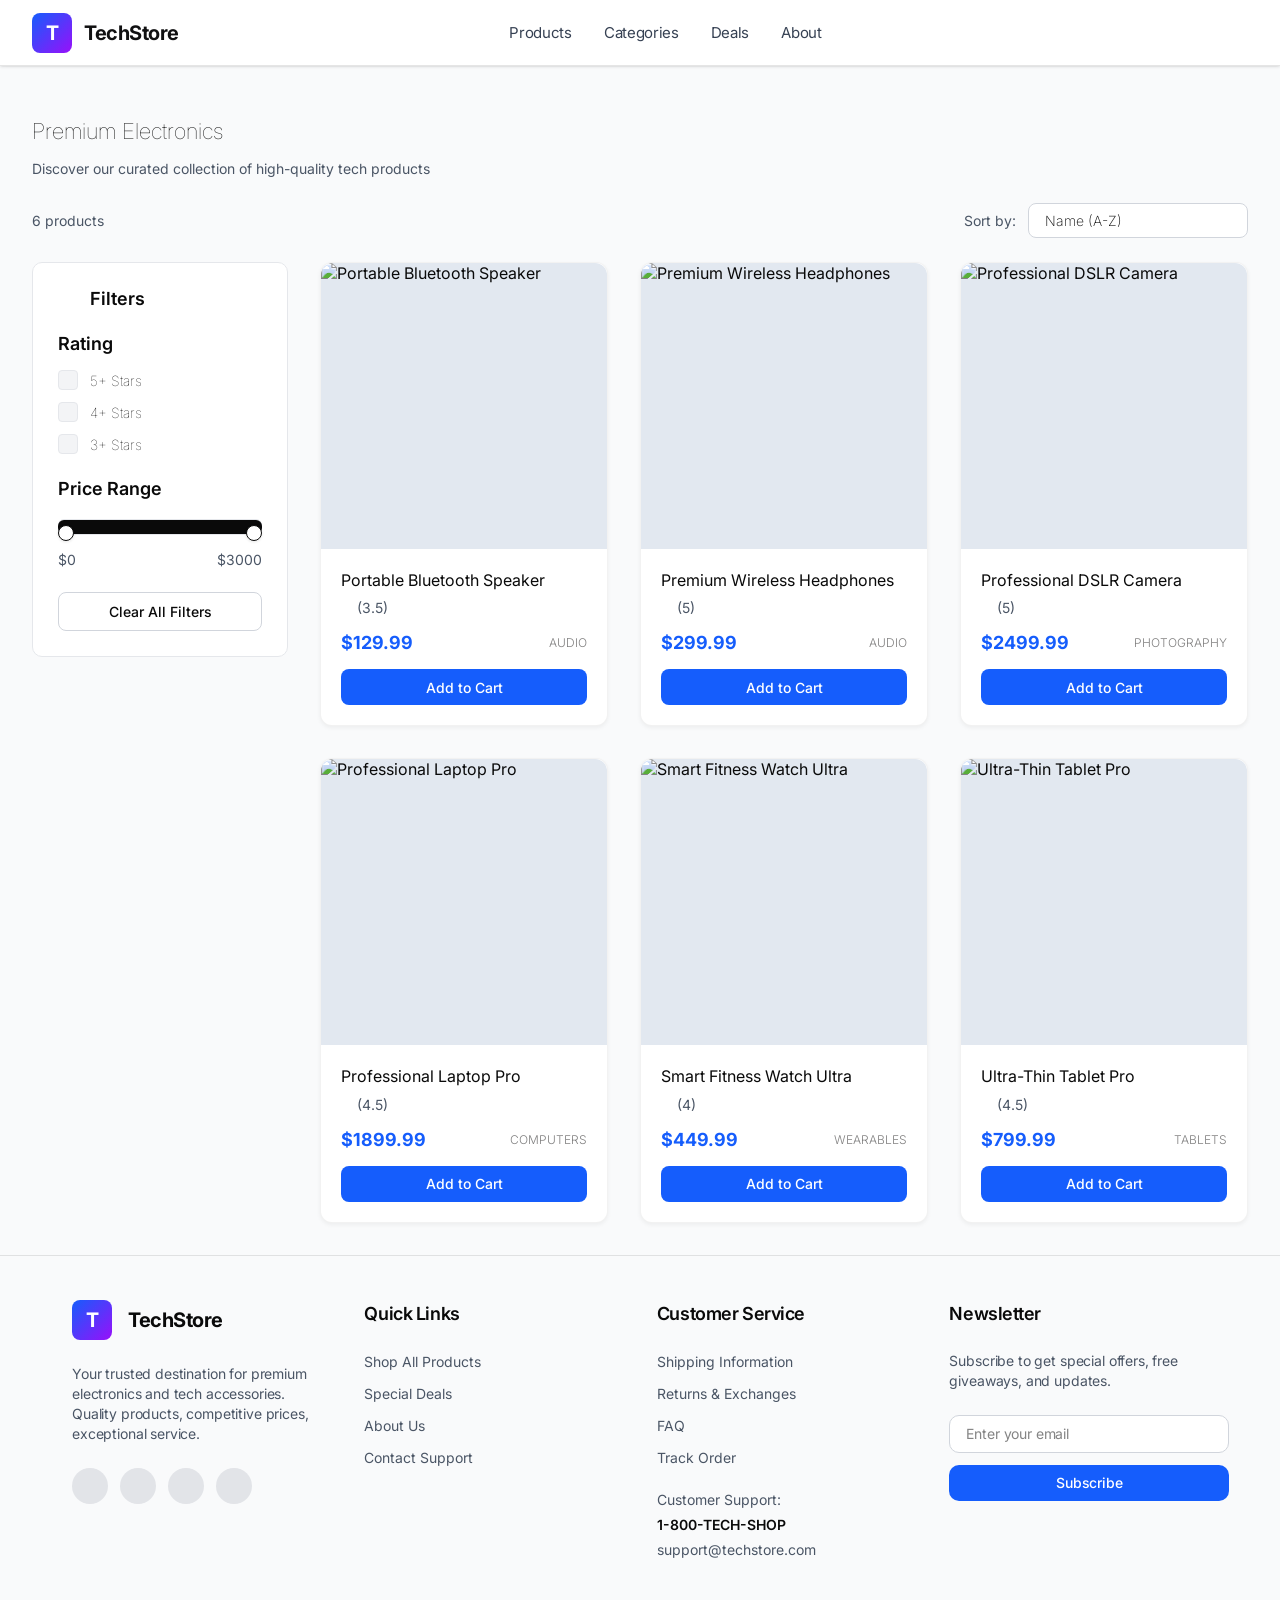
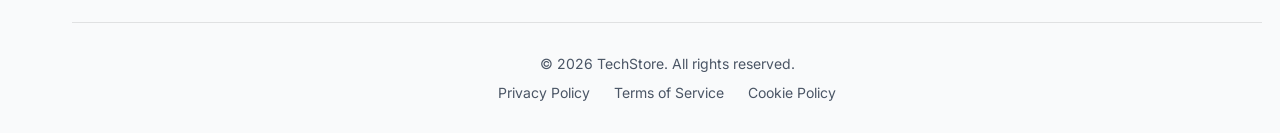
==== index.html @ ebb30754 "refactor: move project to root for GitHub Pages" ====
<!DOCTYPE html>
<html lang="en">

<head>
    <meta charset="UTF-8">
    <meta name="viewport" content="width=device-width, initial-scale=1.0">
    <title>TechStore - Premium Electronics</title>

    <link rel="preconnect" href="https://fonts.googleapis.com">
    <link rel="preconnect" href="https://fonts.gstatic.com" crossorigin>
    <link href="https://fonts.googleapis.com/css2?family=Inter:wght@400;500;600;700&display=swap" rel="stylesheet">

    <link rel="stylesheet" href="scss/styles.css">

    <script src="https://unpkg.com/lucide@0.344.0"></script>
</head>

<body>

    <header class="header">
        <div class="header_container">
            <div class="header_wrapper">
                <a href="index.html" class="header_logo">
                    <div class="header_logo-icon">T</div>
                    <span class="header_logo-text">TechStore</span>
                </a>

                <nav class="header_nav">
                    <a href="index.html" class="header_link active">Products</a>
                    <a href="categories.html" class="header_link">Categories</a>
                    <a href="deals.html" class="header_link">Deals</a>
                    <a href="about.html" class="header_link">About</a>
                </nav>

                <div class="header_actions">
                    <button class="header_btn">
                        <i data-lucide="search" class="header_icon"></i>
                    </button>
                    <a href="cart.html" class="header_btn cart-btn">
                        <i data-lucide="shopping-cart" class="header_icon"></i>
                        <span class="header_badge">0</span>
                    </a>
                    <button class="header_burger" id="burger-btn">
                        <i data-lucide="menu"></i>
                    </button>
                </div>

            </div>
        </div>
    </header>

    <main class="main">
        <div class="page-container">
            <div class="catalog_container">
                <div class="catalog_header">
                    <h1 class="catalog_title">Premium Electronics</h1>
                    <p class="catalog_subtitle">Discover our curated collection of high-quality tech products</p>
                </div>

                <div class="catalog_laypot">
                    <div class="filters-overlay" id="filters-overlay"></div>
                    <aside class="sidebar" id="filters-sidebar">
                        <button class="sidebar_close" id="close-filters" type="button">
                            <i data-lucide="x"></i>
                        </button>
                        <div class="sidebar_header">
                            <i data-lucide="sliders-horizontal" class="sidebar_icon"></i>
                            <h2 class="sidebar_title">Filters</h2>
                        </div>

                        <div class="filter">
                            <h3 class="filter_title">Rating</h3>
                            <div class="filter_options">
                                <label class="checkbox_label">
                                    <input type="checkbox" class="checkbox_input" value="5">
                                    <span class="checkbox_custom"></span>
                                    <span class="checkbox_text">5+ Stars</span>
                                </label>
                                <label class="checkbox_label">
                                    <input type="checkbox" class="checkbox_input" value="4">
                                    <span class="checkbox_custom"></span>
                                    <span class="checkbox_text">4+ Stars</span>
                                </label>
                                <label class="checkbox_label">
                                    <input type="checkbox" class="checkbox_input" value="3">
                                    <span class="checkbox_custom"></span>
                                    <span class="checkbox_text">3+ Stars</span>
                                </label>
                            </div>
                        </div>

                        <div class="filter">
                            <h3 class="filter_title">Price Range</h3>
                            <div class="range-slider">
                                <div class="range-slider_track"></div>
                                <div class="range-slider_fill"></div>
                                <input type="range" min="0" max="3000" value="0" class="range-slider_input min">
                                <input type="range" min="0" max="3000" value="3000" class="range-slider_input max">
                            </div>
                            <div class="range-slider_values">
                                <span class="range-slider_val">$0</span>
                                <span class="range-slider_val">$3000</span>
                            </div>
                        </div>

                        <button class="btn-clear" id="clear-filters">Clear All Filters</button>
                    </aside>

                    <section class="products">
                        <div class="products_toolbar">
                            <button class="products_filters-btn" id="open-filters" type="button">
                                <i data-lucide="sliders-horizontal"></i>
                                Filters
                            </button>
                            <span class="products_count">0 products</span>

                            <div class="products_sort">
                                <label class="products_sort-label">Sort by:</label>
                                <div class="custom-select">
                                    <div class="custom-select_trigger">
                                        <span class="custom-select_value">Name (A-Z)</span>
                                        <i data-lucide="chevron-down" class="select-icon"></i>
                                    </div>
                                    <div class="custom-select_options">
                                        <span class="custom-select_option" data-value="name-asc">Name (A-Z)</span>
                                        <span class="custom-select_option" data-value="name-desc">Name (Z-A)</span>
                                        <span class="custom-select_option" data-value="price-asc">Price (Low to
                                            High)</span>
                                        <span class="custom-select_option" data-value="price-desc">Price (High to
                                            Low)</span>
                                    </div>
                                </div>
                            </div>
                        </div>

                        <div class="products_grid">
                        </div>
                    </section>
                </div>
            </div>
        </div>
    </main>

    <footer class="footer">
        <div class="footer_container">
            <div class="footer_grid">
                <div class="footer_col">
                    <a href="index.html" class="footer_logo">
                        <div class="footer_logo-icon">T</div>
                        <span class="footer_logo-text">TechStore</span>
                    </a>
                    <p class="footer_text">
                        Your trusted destination for premium electronics and tech accessories. Quality products,
                        competitive prices, exceptional service.
                    </p>
                    <div class="footer_socials">
                        <a href="#" class="footer_social-link"><i data-lucide="facebook"></i></a>
                        <a href="#" class="footer_social-link"><i data-lucide="twitter"></i></a>
                        <a href="#" class="footer_social-link"><i data-lucide="instagram"></i></a>
                        <a href="#" class="footer_social-link"><i data-lucide="youtube"></i></a>
                    </div>
                </div>

                <div class="footer_col">
                    <h3 class="footer_title">Quick Links</h3>
                    <ul class="footer_list">
                        <li><a href="index.html" class="footer_link">Shop All Products</a></li>
                        <li><a href="deals.html" class="footer_link">Special Deals</a></li>
                        <li><a href="about.html" class="footer_link">About Us</a></li>
                        <li><a href="#" class="footer_link">Contact Support</a></li>
                    </ul>
                </div>

                <div class="footer_col">
                    <h3 class="footer_title">Customer Service</h3>
                    <ul class="footer_list">
                        <li><a href="#" class="footer_link">Shipping Information</a></li>
                        <li><a href="#" class="footer_link">Returns & Exchanges</a></li>
                        <li><a href="#" class="footer_link">FAQ</a></li>
                        <li><a href="#" class="footer_link">Track Order</a></li>
                    </ul>
                    <div class="footer_contact">
                        <span class="footer_label">Customer Support:</span>
                        <span class="footer_phone">1-800-TECH-SHOP</span>
                        <a href="mailto:support@techstore.com" class="footer_email">support@techstore.com</a>
                    </div>
                </div>

                <div class="footer_col">
                    <h3 class="footer_title">Newsletter</h3>
                    <p class="footer_text">
                        Subscribe to get special offers, free<br>
                        giveaways, and updates.
                    </p>
                    <form class="footer_form">
                        <input type="email" class="footer_input" placeholder="Enter your email">
                        <button type="submit" class="footer_btn">Subscribe</button>
                    </form>
                </div>
            </div>

            <div class="footer_bottom">
                <p>&copy; 2026 TechStore. All rights reserved.</p>
                <div class="footer_bottom-links">
                    <a href="#">Privacy Policy</a>
                    <a href="#">Terms of Service</a>
                    <a href="#">Cookie Policy</a>
                </div>
            </div>
        </div>
    </footer>

    <script src="scripts/api.js"></script>
    <script src="scripts/main.js"></script>
    <script src="scripts/index.js"></script>
    <script src="scripts/filters.js"></script>
    <script src="scripts/select.js"></script>

</body>

</html>
---- scss/styles.css ----
@charset "UTF-8";
* {
  margin: 0;
  padding: 0;
  box-sizing: border-box;
}

body {
  font-family: "Inter", sans-serif;
  background-color: #ffffff;
  color: #0A0A0A;
  display: flex;
  flex-direction: column;
  min-height: 100vh;
  align-items: stretch;
}

.main {
  flex: 1 0 auto;
  display: flex;
  justify-content: center;
  width: 100%;
}

.header {
  width: 100%;
  background-color: #FFFFFF;
  border-bottom: 1px solid rgba(0, 0, 0, 0.1);
  box-shadow: 0px 1px 3px 0px rgba(0, 0, 0, 0.1), 0px 1px 2px -1px rgba(0, 0, 0, 0.1);
  display: flex;
  flex-direction: column;
  justify-content: center;
  position: sticky;
  top: 0;
  z-index: 100;
}
.header_container {
  width: 100%;
  max-width: 1280px;
  padding: 0 32px;
  height: 65px;
  margin: 0 auto;
}
@media (max-width: 768px) {
  .header_container {
    padding: 0 16px;
  }
}
@media (max-width: 630px) {
  .header_container {
    padding: 0 16px;
  }
}
.header_wrapper {
  display: flex;
  justify-content: space-between;
  align-items: center;
  height: 100%;
}
.header_logo {
  display: flex;
  align-items: center;
  gap: 12px;
  text-decoration: none;
}
@media (max-width: 630px) {
  .header_logo {
    gap: 0;
  }
}
.header_logo-icon {
  width: 40px;
  height: 40px;
  background: linear-gradient(135deg, #155DFC 0%, #9810FA 100%);
  border-radius: 8px;
  display: flex;
  align-items: center;
  justify-content: center;
  font-weight: bold;
  font-size: 20px;
  color: white;
}
.header_logo-text {
  font-family: "Inter", sans-serif;
  font-weight: 700;
  font-size: 20px;
  line-height: 28px;
  letter-spacing: -0.45px;
  color: #101011;
}
@media (max-width: 768px) {
  .header_logo-text {
    display: none;
  }
}
.header_nav {
  display: flex;
  gap: 32px;
}
@media (max-width: 1024px) {
  .header_nav {
    gap: 20px;
  }
}
@media (max-width: 768px) {
  .header_nav {
    position: absolute;
    top: 65px;
    left: 0;
    right: 0;
    max-height: 0;
    overflow: hidden;
    width: 100%;
    background: #FFFFFF;
    flex-direction: column;
    align-items: flex-start;
    padding: 0 16px;
    gap: 0;
    border-bottom: 1px solid rgba(0, 0, 0, 0.1);
    box-shadow: 0px 4px 6px rgba(0, 0, 0, 0.05);
  }
  .header_nav.open {
    max-height: 500px;
    padding: 16px;
  }
}
.header_link {
  text-decoration: none;
  font-family: "Inter", sans-serif;
  font-weight: 400;
  font-size: 15px;
  line-height: 24px;
  letter-spacing: -0.31px;
  color: #364153;
  transition: color 0.2s;
}
.header_link:hover {
  color: #155DFC;
}
.header_link.active {
  color: #364153;
}
@media (max-width: 768px) {
  .header_link {
    font-size: 15px;
    font-weight: 400;
    padding: 8px 0;
    width: 100%;
  }
  .header_link:last-child {
    border-bottom: none;
  }
}
.header_actions {
  display: flex;
  align-items: center;
  gap: 16px;
}
@media (max-width: 480px) {
  .header_actions {
    gap: 8px;
  }
}
.header_btn {
  width: 40px;
  height: 40px;
  border-radius: 50%;
  background: transparent;
  border: none;
  padding: 0;
  cursor: pointer;
  display: flex;
  align-items: center;
  justify-content: center;
  color: #111827;
  transition: all 0.2s ease-in-out;
  position: relative;
  text-decoration: none;
}
.header_btn:hover {
  background-color: #F3F4F6;
  color: #000000;
}
.header_icon {
  width: 20px;
  height: 20px;
}
.header_badge {
  position: absolute;
  top: -4px;
  right: -4px;
  width: 20px;
  height: 20px;
  background-color: #155DFC;
  color: white;
  border-radius: 50%;
  border: 2px solid #ffffff;
  font-size: 10px;
  font-weight: 400;
  display: flex;
  align-items: center;
  justify-content: center;
}
.header_burger {
  display: none;
  width: 40px;
  height: 40px;
  background: transparent;
  border: none;
  cursor: pointer;
  align-items: center;
  justify-content: center;
  color: #111827;
  padding: 0;
  border-radius: 50%;
  transition: all 0.2s ease-in-out;
}
.header_burger svg {
  width: 24px;
  height: 24px;
}
.header_burger:hover {
  background-color: #F3F4F6;
}
@media (max-width: 768px) {
  .header_burger {
    display: flex;
  }
}

.catalog_container {
  width: 100%;
  max-width: 1280px;
  padding: 32px;
}
@media (max-width: 1024px) {
  .catalog_container {
    padding: 24px;
  }
}
@media (max-width: 630px) {
  .catalog_container {
    padding: 16px;
  }
}
.catalog_header {
  margin-bottom: 26px;
}
.catalog_title {
  font-size: 22px;
  font-weight: 100;
  color: #0A0A0A;
  margin-bottom: 26px;
  margin-top: 20px;
}
.catalog_subtitle {
  font-size: 14px;
  color: #4A5565;
}
.catalog_layout, .catalog_laypot {
  display: grid;
  grid-template-columns: 256px 1fr;
  grid-template-areas: "toolbar toolbar" "sidebar products";
  -moz-column-gap: 32px;
       column-gap: 32px;
  row-gap: 24px;
  align-items: start;
}
@media (max-width: 1024px) {
  .catalog_layout, .catalog_laypot {
    grid-template-columns: 1fr;
    grid-template-areas: "toolbar" "products";
    -moz-column-gap: 0;
         column-gap: 0;
  }
}

.sidebar {
  grid-area: sidebar;
  width: 256px;
  background: #FFFFFF;
  border-radius: 10px;
  padding: 25px;
  border: 1px solid #E5E7EB;
  display: flex;
  flex-direction: column;
  gap: 24px;
  position: sticky;
  top: 97px;
  align-self: start;
  height: auto;
  max-height: calc(100vh - 97px - 24px);
  overflow-y: auto;
}
.sidebar_header {
  display: flex;
  align-items: center;
  gap: 12px;
  color: #0A0A0A;
}
.sidebar_header .sidebar_icon {
  width: 20px;
  height: 20px;
}
.sidebar_title {
  font-size: 18px;
  font-weight: 600;
}

.filter_title {
  font-size: 18px;
  font-weight: 600;
  margin-bottom: 16px;
  color: #0A0A0A;
}
.filter_options {
  display: flex;
  flex-direction: column;
  gap: 12px;
}

.checkbox_label {
  display: flex;
  align-items: center;
  gap: 12px;
  cursor: pointer;
}
.checkbox_input {
  display: none;
}
.checkbox_input:checked + .checkbox_custom {
  background-color: #0A0A0A;
  border-color: #0A0A0A;
}
.checkbox_input:checked + .checkbox_custom::after {
  content: "";
  position: absolute;
  top: 3px;
  left: 6px;
  width: 4px;
  height: 8px;
  border: solid white;
  border-width: 0 2px 2px 0;
  transform: rotate(45deg);
}
.checkbox_custom {
  width: 20px;
  height: 20px;
  border: 1px solid #E5E7EB;
  border-radius: 4px;
  position: relative;
  background-color: #F3F4F6;
  transition: all 0.2s;
}
.checkbox_text {
  font-size: 14px;
  color: #000000;
  font-weight: 50;
}

.range-slider {
  position: relative;
  height: 24px;
  display: flex;
  align-items: center;
  margin-bottom: 12px;
}
.range-slider_track {
  position: absolute;
  width: 100%;
  height: 16px;
  background: #E5E7EB;
  border-radius: 6px;
}
.range-slider_fill {
  position: absolute;
  height: 14px;
  background: #0A0A0A;
  border-radius: 6px;
  left: 0%;
  right: 0%;
}
.range-slider_input {
  position: absolute;
  width: 100%;
  -webkit-appearance: none;
     -moz-appearance: none;
          appearance: none;
  background: transparent;
  pointer-events: none;
  z-index: 2;
}
.range-slider_input::-webkit-slider-thumb {
  -webkit-appearance: none;
          appearance: none;
  pointer-events: auto;
  width: 16px;
  height: 16px;
  background: #FFFFFF;
  border: 1px solid #0A0A0A;
  border-radius: 50%;
  cursor: pointer;
  box-shadow: 0 1px 3px rgba(0, 0, 0, 0.1);
  z-index: 3;
  position: relative;
}
.range-slider_input::-moz-range-thumb {
  -moz-appearance: none;
       appearance: none;
  pointer-events: auto;
  width: 14px;
  height: 14px;
  background: #FFFFFF;
  border: 1px solid #0A0A0A;
  border-radius: 50%;
  cursor: pointer;
}
.range-slider_input::-webkit-slider-runnable-track {
  height: 4px;
  background: transparent;
  border: none;
}
.range-slider_input::-moz-range-track {
  height: 4px;
  background: transparent;
  border: none;
}
.range-slider_values {
  display: flex;
  justify-content: space-between;
  font-size: 14px;
  color: #4A5565;
  margin-top: 8px;
}

.btn-clear {
  width: 100%;
  padding: 10px;
  border-radius: 8px;
  border: 1px solid #D1D5DC;
  background: #FFFFFF;
  color: #0A0A0A;
  font-weight: 500;
  font-family: inherit;
  font-size: 14px;
  cursor: pointer;
  transition: border-color 0.2s;
}
.btn-clear:hover {
  border-color: #0A0A0A;
}

.filters-overlay {
  display: none;
  position: fixed;
  inset: 0;
  background: rgba(0, 0, 0, 0.35);
  z-index: 190;
}
.filters-overlay.open {
  display: block;
}

.sidebar_close {
  display: none;
}

@media (max-width: 1024px) {
  .sidebar {
    position: fixed;
    top: 0;
    left: 0;
    right: auto;
    width: min(460px, 100vw);
    height: 100vh;
    max-height: none;
    border-radius: 0;
    border: none;
    border-right: 0.56px solid rgba(0, 0, 0, 0.1);
    background: #FFFFFF;
    box-shadow: 0px 4px 6px -4px rgba(0, 0, 0, 0.1), 0px 10px 15px -3px rgba(0, 0, 0, 0.1);
    z-index: 200;
    transform: translateX(-110%);
    transition: transform 0.25s ease;
    overflow-y: auto;
    padding-top: 16px;
    align-self: auto;
  }
  .sidebar.open {
    transform: translateX(0);
  }
  .sidebar_icon {
    display: none;
  }
  .sidebar_header {
    padding-right: 56px;
    min-height: 40px;
    align-items: center;
  }
  .sidebar_title {
    margin: 0;
    line-height: 40px;
  }
  .sidebar_close {
    position: absolute;
    top: 16px;
    right: 16px;
    width: 40px;
    height: 40px;
    border-radius: 50%;
    background: transparent;
    border: none;
    cursor: pointer;
    display: flex;
    align-items: center;
    justify-content: center;
    color: #111827;
    transition: background-color 0.2s ease;
  }
  .sidebar_close:hover {
    background: #F3F4F6;
  }
  .sidebar_close svg {
    width: 22px;
    height: 22px;
  }
  .sidebar .btn-clear {
    margin-top: 24px;
  }
}
.product-card-link {
  text-decoration: none;
  color: inherit;
  display: block;
}
.product-card-link:hover .product-card {
  box-shadow: 0px 12px 20px -4px rgba(0, 0, 0, 0.15);
}
.product-card-link:hover .product-card_img {
  transform: scale(1.05);
}
.product-card-link:hover {
  text-decoration: none;
}
.product-card-link:hover .product-card_title {
  color: #155dfc;
}

.product-card_img-link {
  display: block;
  text-decoration: none;
  color: inherit;
}

.product-card_title-link {
  display: block;
  text-decoration: none;
  color: inherit;
}
.product-card_title-link:hover .product-card_title {
  color: #155DFC;
}

.product-card {
  text-decoration: none;
  background: #FFFFFF;
  border-radius: 12px;
  border: 1px solid rgba(0, 0, 0, 0.05);
  box-shadow: 0px 2px 4px rgba(0, 0, 0, 0.05);
  overflow: visible;
  transition: box-shadow 0.2s ease;
  display: flex;
  flex-direction: column;
  cursor: pointer;
  height: 100%;
}
.product-card:hover {
  box-shadow: 0px 12px 20px -4px rgba(0, 0, 0, 0.15);
}
.product-card_img-wrapper {
  position: relative;
  width: 100%;
  aspect-ratio: 1/1;
  background: #E2E8F0;
  overflow: hidden;
  border-radius: 12px 12px 0 0;
}
.product-card_img {
  width: 100%;
  height: 100%;
  -o-object-fit: cover;
     object-fit: cover;
  transition: transform 0.4s ease;
}
.product-card_info {
  padding: 20px;
  display: flex;
  text-decoration: none;
  flex-direction: column;
  flex: 1;
}
.product-card_title {
  font-size: 16px;
  font-weight: 400;
  margin-bottom: 8px;
  line-height: 1.4;
  font-family: "Inter", sans-serif;
  color: #0A0A0A;
  transition: color 0.2s ease;
  text-decoration: none; /* ← ДОБАВЛЕНО */
}
.product-card_rating {
  display: flex;
  align-items: center;
  gap: 8px;
  margin-bottom: auto;
  padding-bottom: 0px;
}
.product-card_rating .rating-stars {
  display: flex;
  gap: 2px;
}
.product-card_rating .rating-stars svg {
  width: 18px;
  height: 18px;
  stroke: transparent;
  fill: #D1D5DB;
}
.product-card_rating .rating-stars svg.fill {
  fill: #FACC15;
}
.product-card_rating .rating-stars svg.half {
  fill: #D1D5DB;
}
.product-card_rating .rating-stars svg.half .star-filled {
  fill: #FACC15;
}
.product-card_rating .rating-stars svg.half .star-empty {
  fill: #D1D5DB;
}
.product-card_rating .rating-val {
  font-size: 14px;
  color: #4A5565;
}
.product-card_footer {
  display: flex;
  justify-content: space-between;
  align-items: center;
  padding-top: 16px;
}
.product-card_price {
  font-size: 18px;
  font-weight: 700;
  color: #155DFC;
}
.product-card_category {
  font-size: 12px;
  font-weight: 300;
  color: #818080;
  text-transform: uppercase;
}
.product-card .btn-add-to-cart {
  display: block;
  margin-top: 16px;
  width: 100%;
  height: 36px;
  background-color: #155DFC;
  color: white;
  border: none;
  border-radius: 8px;
  font-family: "Inter", sans-serif;
  font-weight: 500;
  font-size: 14px;
  cursor: pointer;
  transition: all 0.2s ease;
}
.product-card .btn-add-to-cart:hover {
  background-color: #114AC6;
  transform: translateY(-1px);
}

.products {
  display: contents;
}
.products_filters-btn {
  display: none;
  align-items: center;
  gap: 10px;
  padding: 12px 16px;
  border-radius: 10px;
  border: 1px solid #D1D5DC;
  background: #FFFFFF;
  color: #0A0A0A;
  font-size: 14px;
  font-weight: 400;
  cursor: pointer;
  grid-area: filters;
}
.products_filters-btn svg {
  width: 18px;
  height: 18px;
}
@media (max-width: 1024px) {
  .products_filters-btn {
    display: inline-flex;
  }
}
.products_toolbar {
  grid-area: toolbar;
  display: flex;
  justify-content: space-between;
  align-items: center;
}
@media (max-width: 1024px) {
  .products_toolbar {
    display: flex;
    flex-wrap: wrap;
    gap: 16px;
  }
}
@media (max-width: 630px) {
  .products_toolbar {
    display: grid;
    grid-template-columns: auto 1fr;
    grid-template-areas: "filters count" "sort sort";
  }
}
.products_count {
  font-size: 14px;
  color: #4A5565;
}
@media (max-width: 630px) {
  .products_count {
    grid-area: count;
    justify-self: start;
  }
}
.products_sort {
  display: flex;
  align-items: center;
  gap: 12px;
  flex-shrink: 0;
}
@media (max-width: 1024px) {
  .products_sort {
    margin-left: auto;
  }
}
@media (max-width: 630px) {
  .products_sort {
    margin-left: 0;
    width: 100%;
    grid-area: sort;
  }
}
.products_sort-label {
  font-size: 14px;
  color: #4A5565;
  white-space: nowrap;
}
.products_grid {
  grid-area: products;
  display: grid;
  grid-template-columns: repeat(3, 1fr);
  gap: 32px;
}
@media (max-width: 1024px) {
  .products_grid {
    grid-template-columns: repeat(2, 1fr);
    gap: 24px;
  }
}
@media (max-width: 630px) {
  .products_grid {
    grid-template-columns: 1fr;
    gap: 20px;
  }
}

.custom-select {
  position: relative;
  width: 220px;
}

.custom-select_trigger {
  display: flex;
  justify-content: space-between;
  align-items: center;
  padding: 8px 12px 8px 16px;
  border: 1px solid #D1D5DC;
  border-radius: 8px;
  background: #FFFFFF;
  cursor: pointer;
  transition: border-color 0.1s ease;
  font-family: inherit;
  font-size: 14px;
  color: #0A0A0A;
  font-weight: 200;
}

.custom-select_trigger:hover {
  border-color: #155DFC;
}

.custom-select_trigger .select-icon {
  width: 16px;
  height: 16px;
  color: #4A5565;
}

.custom-select_options {
  position: absolute;
  top: calc(100% + 6px);
  left: 0;
  right: 0;
  background: #FFFFFF;
  border: 1px solid #D1D5DC;
  border-radius: 8px;
  box-shadow: 0px 4px 12px rgba(0, 0, 0, 0.1);
  z-index: 999;
  opacity: 0;
  visibility: hidden;
  transform: translateY(-10px);
  pointer-events: none;
  transition: opacity 0.15s ease, transform 0.15s ease, visibility 0.15s ease;
}

.custom-select.open .custom-select_options {
  opacity: 1;
  visibility: visible;
  transform: translateY(0);
  pointer-events: auto;
}

.custom-select_option {
  display: block;
  padding: 10px 16px;
  font-size: 14px;
  color: #4A5565;
  cursor: pointer;
  transition: background-color 0.1s, color 0.1s;
}

.custom-select_option:hover {
  background-color: #F9FAFB;
  color: #155DFC;
}

.footer {
  width: 100%;
  background-color: #F9FAFB;
  border-top: 1px solid rgba(0, 0, 0, 0.1);
  display: flex;
  justify-content: center;
  padding: 44px 18px 32px 72px;
}
@media (max-width: 768px) {
  .footer {
    padding: 32px 20px;
  }
}
.footer_container {
  width: 100%;
  max-width: 1280px;
  display: flex;
  flex-direction: column;
}
.footer_grid {
  display: grid;
  grid-template-columns: 1fr 1fr 1fr 1.2fr;
  gap: 32px;
}
@media (min-width: 771px) and (max-width: 1024px) {
  .footer_grid {
    grid-template-columns: repeat(2, 1fr);
    gap: 40px;
  }
}
@media (max-width: 770px) {
  .footer_grid {
    grid-template-columns: 1fr;
    gap: 32px;
  }
}
.footer_logo {
  display: flex;
  align-items: center;
  gap: 16px;
  text-decoration: none;
  margin-bottom: 24px;
}
.footer_logo-icon {
  width: 40px;
  height: 40px;
  background: linear-gradient(135deg, #155DFC 0%, #9810FA 100%);
  border-radius: 8px;
  display: flex;
  align-items: center;
  justify-content: center;
  font-weight: bold;
  font-size: 20px;
  color: white;
}
.footer_logo-text {
  font-family: "Inter", sans-serif;
  font-weight: 700;
  font-size: 20px;
  color: #0A0A0A;
  font-style: normal;
  line-height: 28px;
  letter-spacing: -0.45px;
}
.footer_text {
  font-family: "Inter", sans-serif;
  font-size: 14px;
  font-weight: 400;
  line-height: 20px;
  margin-bottom: 24px;
  color: #4A5565;
  letter-spacing: -0.15px;
  font-style: normal;
}
.footer_socials {
  display: flex;
  gap: 12px;
}
.footer_social-link {
  width: 36px;
  height: 36px;
  background-color: #e2e4e8;
  border-radius: 50%;
  display: flex;
  align-items: center;
  justify-content: center;
  color: #364153;
  text-decoration: none;
  transition: all 0.2s;
  font-size: 16px;
}
.footer_social-link svg {
  width: 16px;
  height: 16px;
}
.footer_social-link:hover {
  background-color: #155DFC;
  color: white;
}
.footer_title {
  color: #0A0A0A;
  font-family: "Inter", sans-serif;
  font-weight: 600;
  font-size: 18px;
  line-height: 27px;
  letter-spacing: -0.44px;
  margin-bottom: 24px;
}
.footer_list {
  list-style: none;
  padding: 0;
  margin: 0;
}
.footer_list li {
  margin-bottom: 12px;
}
.footer_link {
  text-decoration: none;
  font-family: "Inter", sans-serif;
  font-weight: 400;
  font-size: 14px;
  color: #4A5565;
  transition: color 0.2s;
}
.footer_link:hover {
  color: #155DFC;
}
.footer_contact {
  margin-top: 24px;
  display: flex;
  flex-direction: column;
  gap: 8px;
}
.footer_label, .footer_email {
  font-family: "Inter", sans-serif;
  font-size: 14px;
  color: #4A5565;
  text-decoration: none;
}
.footer_phone {
  font-family: "Inter", sans-serif;
  font-weight: 600;
  font-size: 14px;
  color: #0A0A0A;
}
.footer_form {
  display: flex;
  flex-direction: column;
  gap: 12px;
  width: 100%;
  max-width: 280px;
}
@media (max-width: 1024px) {
  .footer_form {
    max-width: 100%;
  }
}
.footer_input {
  width: 100%;
  height: 38px;
  border-radius: 10px;
  padding: 8px 16px;
  border: 1px solid #D1D5DC;
  background-color: #FFFFFF;
  outline: none;
  font-family: "Inter", sans-serif;
  font-weight: 400;
  font-size: 14px;
  line-height: 100%;
  letter-spacing: -0.15px;
  color: #0A0A0A;
}
.footer_input::-moz-placeholder {
  color: rgba(10, 10, 10, 0.5);
}
.footer_input::placeholder {
  color: rgba(10, 10, 10, 0.5);
}
.footer_input:focus {
  border-color: #155DFC;
}
.footer_btn {
  width: 100%;
  height: 36px;
  border-radius: 10px;
  background-color: #155DFC;
  color: #FFFFFF;
  border: none;
  cursor: pointer;
  font-family: "Inter", sans-serif;
  font-weight: 500;
  font-size: 14px;
  line-height: 20px;
  letter-spacing: -0.15px;
  display: flex;
  align-items: center;
  justify-content: center;
  transition: background-color 0.2s;
}
.footer_btn:hover {
  background-color: #114AC6;
}
.footer_bottom {
  border-top: 1px solid rgba(0, 0, 0, 0.1);
  padding-top: 32px;
  margin-top: 64px;
  display: flex;
  flex-direction: column;
  align-items: center;
  gap: 12px;
  text-align: center;
}
@media (max-width: 768px) {
  .footer_bottom {
    margin-top: 40px;
    padding-top: 24px;
  }
}
.footer_bottom p {
  font-family: "Inter", sans-serif;
  font-size: 14px;
  font-weight: 400;
  color: #4A5565;
  margin: 0;
}
.footer_bottom-links {
  display: flex;
  gap: 24px;
}
@media (max-width: 480px) {
  .footer_bottom-links {
    gap: 12px;
  }
}
.footer_bottom-links a {
  text-decoration: none;
  font-family: "Inter", sans-serif;
  font-size: 14px;
  font-weight: 400;
  color: #4A5565;
  transition: color 0.2s;
}
.footer_bottom-links a:hover {
  color: #155DFC;
}

.product-page {
  width: 100%;
  max-width: 1280px;
  padding: 32px;
  margin: 0 auto;
}

.breadcrumbs {
  display: flex;
  align-items: center;
  gap: 8px;
  font-size: 14px;
  color: #6b7280;
  margin-bottom: 32px;
}
.breadcrumbs a {
  color: #6b7280;
  text-decoration: none;
  transition: color 0.2s;
}
.breadcrumbs a:hover {
  color: #364153;
}
.breadcrumbs a.active {
  color: #364153;
}
.breadcrumbs_category {
  color: #6b7280;
}
.breadcrumbs_product {
  color: #6b7280;
}
.breadcrumbs_icon {
  width: 14px;
  height: 14px;
  stroke-width: 1.5px;
}

.product-overview {
  display: grid;
  grid-template-columns: 1fr 1fr;
  gap: 48px;
  margin-bottom: 48px;
  align-items: start;
}

.product-gallery {
  display: flex;
  flex-direction: column;
  gap: 16px;
}
.product-gallery_main {
  position: relative;
  border-radius: 12px;
  overflow: hidden;
  background: #FFFFFF;
  border: 1px solid rgba(0, 0, 0, 0.05);
  aspect-ratio: 1/1;
}
.product-gallery_main img {
  width: 100%;
  height: 100%;
  -o-object-fit: cover;
     object-fit: cover;
  display: block;
}
.product-gallery_thumbnails {
  display: flex;
  gap: 12px;
  height: 80px;
}
.product-gallery_thumb {
  flex: 1;
  height: 100%;
  border-radius: 8px;
  border: 2px solid transparent;
  cursor: pointer;
  overflow: hidden;
  background: #F9FAFB;
}
.product-gallery_thumb img {
  width: 100%;
  height: 100%;
  -o-object-fit: cover;
     object-fit: cover;
}
.product-gallery_thumb--active {
  border-color: #155DFC;
}

.slider-arrow {
  position: absolute;
  top: 50%;
  transform: translateY(-50%);
  width: 40px;
  height: 40px;
  background: #FFFFFF;
  border: 1px solid #E5E7EB;
  border-radius: 50%;
  display: flex;
  align-items: center;
  justify-content: center;
  cursor: pointer;
  transition: all 0.2s;
  z-index: 10;
}
.slider-arrow svg {
  width: 20px;
  height: 20px;
  stroke: #374151;
}
.slider-arrow:hover {
  background: #F3F4F6;
  border-color: #155DFC;
}
.slider-arrow--prev {
  left: 16px;
}
.slider-arrow--next {
  right: 16px;
}

.product-info {
  display: flex;
  flex-direction: column;
  gap: 24px;
}
.product-info_title {
  font-family: Inter;
  font-weight: 500;
  font-size: 24px;
  line-height: 36px;
  letter-spacing: 0.07px;
}
.product-info_rating-block {
  display: flex;
  flex-direction: column;
  gap: 8px;
  margin-top: -12px;
}
.product-info_stars-row {
  display: flex;
  align-items: center;
  gap: 6px;
}
.product-info_stars {
  display: flex;
  gap: 1px;
}
.product-info_stars svg {
  width: 22px;
  height: 22px;
  fill: #D1D5DB;
  stroke: transparent;
  border-radius: 2px;
}
.product-info_stars svg.fill {
  fill: #FACC15;
}
.product-info_stars svg.half {
  position: relative;
}
.product-info_stars svg.half .star-filled {
  fill: #FACC15;
}
.product-info_stars svg.half .star-empty {
  fill: #D1D5DB;
}
.product-info_rating-value {
  font-size: 14px;
  color: #4A5565;
}
.product-info_reviews {
  font-size: 14px;
  color: #4A5565;
}
.product-info_price-block {
  display: flex;
  align-items: baseline;
  gap: 16px;
  flex-wrap: wrap;
}
.product-info_price {
  font-size: 32px;
  font-weight: 700;
  color: #155DFC;
}
.product-info_shipping {
  font-size: 14px;
  color: #6A7282;
  font-weight: 400;
}
.product-info_highlights {
  background: #EFF6FF;
  padding: 20px 24px;
  border-radius: 12px;
  border: none;
}
.product-info_highlights h3 {
  font-size: 14px;
  font-weight: 600;
  color: #111827;
  margin: 0 0 16px 0;
}
.product-info_highlights ul {
  margin: 0;
  padding: 0;
  list-style: none;
}
.product-info_highlights ul li {
  font-size: 14px;
  color: #1E293B;
  line-height: 20px;
  display: flex;
  align-items: center;
  letter-spacing: -0.15px;
  margin-bottom: 4px;
}
.product-info_highlights ul li::before {
  content: "•";
  color: #2563EB;
  font-weight: bold;
  font-size: 18px;
  margin-right: 12px;
}
.product-info_highlights ul li:last-child {
  margin-bottom: 0;
}
.product-info_description h3 {
  font-size: 18px;
  font-weight: 100;
  color: #111827;
  margin: 0 0 12px 0;
}
.product-info_description p {
  font-size: 15px;
  line-height: 1.6;
  color: #4A5565;
  margin: 0;
}
.product-info_quantity h4 {
  font-size: 14px;
  font-weight: 600;
  color: #111827;
  margin: 0 0 12px 0;
}
.product-info_quantity .qty-controls {
  display: inline-flex;
  align-items: center;
  gap: 0;
}
.product-info_quantity .qty-controls .qty-btn {
  width: 40px;
  height: 40px;
  background: #FFFFFF;
  border: 1px solid #E5E7EB;
  border-radius: 8px;
  cursor: pointer;
  font-size: 18px;
  color: #374151;
  transition: all 0.2s;
}
.product-info_quantity .qty-controls .qty-btn:hover {
  background: #F9FAFB;
}
.product-info_quantity .qty-controls .qty-input {
  width: 50px;
  height: 40px;
  text-align: center;
  border: none;
  font-size: 16px;
  font-weight: 500;
  color: #111827;
  background: transparent;
  padding: 0;
  margin: 0 8px;
  -moz-appearance: textfield;
}
.product-info_quantity .qty-controls .qty-input::-webkit-inner-spin-button, .product-info_quantity .qty-controls .qty-input::-webkit-outer-spin-button {
  -webkit-appearance: none;
  appearance: none;
  margin: 0;
  display: none;
}
.product-info_add-to-cart {
  width: 100%;
  padding: 14px 24px;
  background: #155DFC;
  color: #FFFFFF;
  border: none;
  border-radius: 8px;
  font-size: 16px;
  font-weight: 500;
  cursor: pointer;
  display: flex;
  align-items: center;
  justify-content: center;
  gap: 12px;
  transition: background 0.2s;
}
.product-info_add-to-cart svg {
  width: 20px;
  height: 20px;
  stroke: white;
}
.product-info_add-to-cart:hover {
  background: #114AC6;
}

.related-products {
  margin-top: 32px;
  padding-bottom: 48px;
  max-width: 100%;
}
.related-products_title {
  font-size: 18px;
  font-weight: 100;
  color: #111827;
  margin: 0 0 24px 0;
}
.related-products_grid {
  display: grid;
  grid-template-columns: repeat(4, 1fr);
  gap: 24px;
}

.related-card {
  text-decoration: none;
  background: #FFFFFF;
  border-radius: 12px;
  border: 1px solid rgba(0, 0, 0, 0.05);
  box-shadow: 0px 2px 4px rgba(0, 0, 0, 0.05);
  overflow: hidden;
  transition: box-shadow 0.2s ease;
  display: flex;
  flex-direction: column;
  width: 100%;
}
.related-card:hover {
  box-shadow: 0px 12px 20px -4px rgba(0, 0, 0, 0.15);
}
.related-card:hover .related-card_img {
  transform: scale(1.05);
}
.related-card_img-wrapper {
  position: relative;
  width: 100%;
  aspect-ratio: 1/1;
  background: #E2E8F0;
  overflow: hidden;
}
.related-card_img {
  width: 100%;
  height: 100%;
  -o-object-fit: cover;
     object-fit: cover;
  transition: transform 0.4s ease;
}
.related-card_info {
  padding: 20px;
  display: flex;
  flex-direction: column;
  flex: 1;
}
.related-card_title {
  font-size: 16px;
  font-weight: 100;
  margin-bottom: 12px;
  line-height: 1.4;
  color: #0A0A0A;
  text-decoration: none;
}
.related-card_title:hover {
  color: #155DFC;
}
.related-card_rating {
  display: flex;
  align-items: center;
  gap: 8px;
}
.related-card_rating .rating-stars {
  display: flex;
  gap: 2px;
}
.related-card_rating .rating-stars svg {
  width: 18px;
  height: 18px;
  fill: #D1D5DB;
  stroke: transparent;
}
.related-card_rating .rating-stars svg.fill {
  fill: #FACC15;
}
.related-card_rating .rating-val {
  font-size: 14px;
  color: #4A5565;
}
.related-card_footer {
  display: flex;
  justify-content: space-between;
  align-items: center;
  padding-top: 16px;
}
.related-card_price {
  font-size: 18px;
  font-weight: 700;
  color: #155DFC;
}
.related-card_category {
  font-size: 12px;
  font-weight: 300;
  color: #818080;
  text-transform: uppercase;
}

.product-info_accordion {
  width: 100%;
  border: 1px solid #E5E7EB;
  border-radius: 12px;
  overflow: hidden;
}

.product-info_accordion-header {
  display: flex;
  justify-content: space-between;
  align-items: center;
  padding: 16px 20px;
  background: #FFFFFF;
  cursor: pointer;
  transition: background 0.2s;
}
.product-info_accordion-header:hover {
  background: #F9FAFB;
}
.product-info_accordion-header span {
  font-size: 14px;
  font-weight: 300;
  color: #111827;
}
.product-info_accordion-header .accordion-icon {
  width: 20px;
  height: 20px;
  stroke: #6B7280;
  transition: transform 0.3s ease;
}

.product-info_accordion-header.open .accordion-icon {
  transform: rotate(180deg);
}

.product-info_accordion-content {
  max-height: 0;
  overflow: hidden;
  transition: max-height 0.3s ease;
  background: #FFFFFF;
}

.product-info_accordion-content.open {
  max-height: 400px;
}

.product-info_accordion .specs-table {
  padding: 0 20px 20px 20px;
}

.product-info_accordion .specs-row {
  display: flex;
  justify-content: space-between;
  align-items: center;
  padding: 12px 0;
  border-bottom: 1px solid #F3F4F6;
}
.product-info_accordion .specs-row:last-child {
  border-bottom: none;
}

.product-info_accordion .specs-label {
  font-size: 14px;
  color: #6B7280;
  font-weight: 100;
}

.product-info_accordion .specs-value {
  font-size: 14px;
  color: #6B7280;
  font-weight: 100;
}

@media (max-width: 1024px) {
  .product-overview {
    grid-template-columns: 1fr;
    gap: 32px;
    margin-bottom: 40px;
  }
  .product-page {
    padding: 24px;
  }
  .related-products {
    margin-top: 40px;
    padding-bottom: 48px;
  }
  .related-products_grid {
    grid-template-columns: repeat(2, 1fr);
    gap: 24px;
    aspect-ratio: 16/11;
  }
  .product-gallery_thumbnails {
    gap: 12px;
  }
}
@media (max-width: 768px) {
  .product-page {
    padding: 16px;
  }
  .breadcrumbs {
    margin-bottom: 20px;
    font-size: 13px;
  }
  .product-overview {
    gap: 24px;
    margin-bottom: 32px;
  }
  .product-info_title {
    font-size: 20px;
    line-height: 1.3;
  }
  .product-info_price {
    font-size: 28px;
  }
  .product-info {
    gap: 20px;
  }
  .related-products {
    margin-top: 32px;
    padding-bottom: 40px;
  }
  .related-products_grid {
    grid-template-columns: 1fr;
    gap: 20px;
  }
  .product-gallery_thumbnails {
    gap: 8px;
    height: 90px;
  }
  .product-gallery_thumb {
    border-radius: 6px;
  }
  .product-info_highlights {
    padding: 16px;
  }
  .product-info_add-to-cart {
    padding: 14px 16px;
    font-size: 15px;
  }
}
.catalog_header {
  margin-top: 20px;
  text-align: left;
}

.catalog_title {
  text-align: left;
  margin-bottom: 8px;
}

.catalog_subtitle {
  text-align: left;
  margin-top: 16px;
}

.categories_grid {
  display: grid;
  grid-template-columns: repeat(3, 1fr);
  gap: 24px;
  margin-top: 32px;
  padding-bottom: 120px;
}
@media (max-width: 1024px) {
  .categories_grid {
    grid-template-columns: repeat(2, 1fr);
    gap: 20px;
    margin-top: 28px;
  }
}
@media (max-width: 768px) {
  .categories_grid {
    grid-template-columns: 1fr;
    gap: 16px;
    margin-top: 24px;
    padding-bottom: 80px;
  }
}

.category-card {
  border-radius: 12px;
  overflow: hidden;
  box-shadow: 0px 2px 4px rgba(0, 0, 0, 0.05);
  transition: box-shadow 0.2s ease;
  cursor: pointer;
}
.category-card:hover {
  box-shadow: 0px 12px 20px -4px rgba(0, 0, 0, 0.15);
}
.category-card:hover .category-card_image {
  transform: scale(1.05);
}
.category-card_image-wrapper {
  position: relative;
  width: 100%;
  aspect-ratio: 16/9;
  overflow: hidden;
}
.category-card_image {
  width: 100%;
  height: 100%;
  -o-object-fit: cover;
     object-fit: cover;
  transition: transform 0.4s ease;
}
.category-card_overlay {
  position: absolute;
  bottom: 0;
  left: 0;
  right: 0;
  padding: 22px 24px;
  background: linear-gradient(to top, rgba(0, 0, 0, 0.7) 0%, rgba(0, 0, 0, 0) 100%);
  display: flex;
  align-items: center;
  gap: 12px;
}
.category-card_icon {
  width: 24px;
  height: 24px;
  color: white;
  stroke-width: 2;
}
.category-card_content {
  display: flex;
  flex-direction: column;
  gap: 8px;
}
.category-card_title {
  font-size: 20px;
  font-weight: 600;
  color: white;
  margin: 0;
  line-height: 1.2;
}
.category-card_count {
  font-size: 14px;
  color: rgba(255, 255, 255, 0.8);
  display: block;
}

.deals_container {
  width: 100%;
  max-width: 1280px;
  padding: 0 32px;
  margin: 0 auto;
}
.deals_hero {
  text-align: left;
  margin-bottom: 48px;
  padding-top: 40px;
}
.deals_hero .link-with-icon {
  display: inline-flex;
  align-items: center;
  gap: 12px;
  text-decoration: none;
  margin-bottom: 8px;
}
.deals_hero .link-with-icon .icon-blue {
  color: #155DFC;
  width: 26px;
  height: 26px;
  stroke-width: 2px;
  transition: transform 0.2s ease;
}
.deals_title {
  font-size: 22px;
  font-weight: 100;
  color: #0A0A0A;
  margin-top: 0;
  letter-spacing: 0.1px;
}
.deals_subtitle {
  margin-top: 5px;
  font-size: 15px;
  color: #4A5565;
}
.deals_grid {
  display: grid;
  grid-template-columns: repeat(4, 1fr);
  gap: 24px;
  margin-top: 48px;
}
.deals_footer {
  display: flex;
  flex-direction: column;
  align-items: center;
  justify-content: center;
  text-align: center;
  padding: 48px 0 64px 0;
  gap: 16px;
}
.deals_footer-text {
  font-size: 16px;
  color: #4A5565;
  margin: 0;
}
.deals_footer-btn {
  display: inline-block;
  padding: 14px 32px;
  background: #155DFC;
  border: none;
  border-radius: 8px;
  color: white;
  font-size: 15px;
  font-weight: 500;
  text-decoration: none;
  cursor: pointer;
  transition: all 0.2s ease;
}
.deals_footer-btn:hover {
  background: #114AC6;
}

.flash-sale {
  background: linear-gradient(90deg, #2563eb 0%, #a855f7 100%);
  border-radius: 12px;
  padding: 32px;
  margin-bottom: 48px;
  color: #ffffff;
}
.flash-sale_content {
  display: flex;
  justify-content: space-between;
  align-items: center;
  gap: 32px;
  flex-wrap: wrap;
}
.flash-sale_info {
  flex: 1;
  display: flex;
  justify-content: space-between;
  align-items: center;
  gap: 32px;
  flex-wrap: wrap;
}
.flash-sale_left {
  display: flex;
  flex-direction: column;
  gap: 8px;
}
.flash-sale_title {
  font-size: 20px;
  font-weight: 400;
  margin-bottom: 6px;
}
.flash-sale_description {
  font-size: 14px;
  margin: 0;
  opacity: 0.9;
}
.flash-sale_timer {
  display: inline-flex;
  align-items: center;
  gap: 8px;
  background: rgba(255, 255, 255, 0.125);
  padding: 14px 18px;
  border-radius: 8px;
}
.flash-sale_timer-icon {
  display: flex;
  align-items: center;
  justify-content: center;
}
.flash-sale_timer-icon svg {
  width: 20px;
  height: 20px;
  stroke: white;
}
.flash-sale_timer .timer_label {
  font-size: 15px;
  font-weight: 600;
}
.flash-sale_timer .timer_value {
  font-size: 15px;
  font-weight: 600;
}
.flash-sale_timer .timer_unit {
  font-size: 15px;
  font-weight: 600;
}

.deal-card-link {
  text-decoration: none;
  display: block;
}
.deal-card-link:hover .deal-card {
  box-shadow: 0px 12px 20px -4px rgba(0, 0, 0, 0.15);
}
.deal-card-link:hover .deal-card_img {
  transform: scale(1.05);
}

.deal-card {
  background: #FFFFFF;
  border-radius: 12px;
  border: 1px solid rgba(0, 0, 0, 0.05);
  box-shadow: 0px 2px 4px rgba(0, 0, 0, 0.05);
  overflow: visible;
  transition: box-shadow 0.2s ease;
  display: flex;
  flex-direction: column;
  position: relative;
  cursor: pointer;
}
.deal-card_img-wrapper {
  width: 100%;
  aspect-ratio: 1/1;
  background: #E2E8F0;
  overflow: hidden;
  border-radius: 12px 12px 0 0;
}
.deal-card_img {
  width: 100%;
  height: 100%;
  -o-object-fit: cover;
     object-fit: cover;
  transition: transform 0.4s ease;
}
.deal-card_discount {
  position: absolute;
  top: -10px;
  right: -8px;
  background: #FF0000;
  color: white;
  padding: 6px 10px;
  border-radius: 30px;
  font-size: 11px;
  font-weight: 500;
  z-index: 10;
}
.deal-card_info {
  padding: 20px;
  display: flex;
  flex-direction: column;
  flex: 1;
  position: relative;
}
.deal-card_title {
  font-size: 16px;
  font-weight: 400;
  margin-bottom: 12px;
  line-height: 1.4;
  color: #0A0A0A;
}
.deal-card_title:hover {
  color: #155DFC;
}
.deal-card_rating {
  display: flex;
  align-items: center;
  gap: 8px;
  margin-bottom: 12px;
}
.deal-card_rating .rating-stars {
  display: flex;
  gap: 2px;
}
.deal-card_rating .rating-stars svg {
  width: 18px;
  height: 18px;
  fill: #D1D5DB;
  stroke: transparent;
}
.deal-card_rating .rating-stars svg.fill {
  fill: #FACC15;
}
.deal-card_rating .rating-val {
  font-size: 14px;
  color: #4A5565;
}
.deal-card_price-category {
  display: flex;
  justify-content: space-between;
  align-items: center;
}
.deal-card_price-current {
  font-size: 20px;
  font-weight: 700;
  color: #2563eb;
}
.deal-card_category {
  font-size: 11.5px;
  font-weight: 300;
  color: #707074;
  text-transform: uppercase;
}

@media (max-width: 1024px) {
  .deals_grid {
    grid-template-columns: repeat(2, 1fr);
  }
}
@media (max-width: 768px) {
  .deals_grid {
    grid-template-columns: 1fr;
  }
  .flash-sale {
    padding: 24px;
  }
  .flash-sale_content {
    flex-direction: column;
    align-items: flex-start;
  }
  .flash-sale_timer {
    align-self: flex-start;
  }
  .deals_footer {
    padding: 32px 0 48px 0;
  }
}
@media (max-width: 770px) {
  .flash-sale_content {
    align-items: center;
  }
  .flash-sale_info {
    flex-direction: column;
    align-items: center;
    width: 100%;
    text-align: center;
  }
  .flash-sale_left {
    width: 100%;
    align-items: center;
    text-align: center;
  }
  .flash-sale_timer {
    align-self: center;
  }
}
.about_container {
  width: 100%;
  max-width: 1280px;
  padding: 0 32px;
  margin: 0 auto;
}
.about_hero {
  text-align: center;
  margin-bottom: 48px;
  padding-top: 40px;
}
.about_title {
  font-size: 22.5px;
  font-weight: 100;
  color: #0A0A0A;
  margin-bottom: 20px;
  letter-spacing: 0.1px;
}
.about_subtitle {
  font-size: 17px;
  color: #4A5565;
}
.about_story {
  background: #FFFFFF;
  border: 1px solid rgba(0, 0, 0, 0.05);
  border-radius: 16px;
  padding: 40px;
  margin-bottom: 44px;
  box-shadow: 0px 2px 4px rgba(0, 0, 0, 0.05);
}
.about_story-title {
  font-size: 18px;
  font-weight: 300;
  color: #0A0A0A;
  margin-bottom: 20px;
}
.about_story-text {
  font-size: 15px;
  line-height: 1.6;
  color: #4A5565;
  margin-bottom: 16px;
}
.about_story-text:last-child {
  margin-bottom: 0;
}
.about_values-header {
  text-align: center;
  margin-bottom: 28px;
}
.about_values-title {
  font-size: 18.5px;
  font-weight: 300;
  color: #0A0A0A;
}
.about_values {
  display: grid;
  grid-template-columns: repeat(3, 1fr);
  gap: 32px;
  margin-bottom: 44px;
}
.about_values-card {
  background: #FFFFFF;
  border: 1px solid rgba(0, 0, 0, 0.05);
  border-radius: 12px;
  padding: 10px 24px;
  text-align: center;
  transition: box-shadow 0.2s ease;
}
.about_values-card:hover {
  box-shadow: 0px 12px 20px -4px rgba(0, 0, 0, 0.1);
}
.about_values-icon-wrapper {
  width: 50px;
  height: 50px;
  background: linear-gradient(135deg, #E6F0FF 0%, #D4E4FF 100%);
  border-radius: 50%;
  display: flex;
  align-items: center;
  justify-content: center;
  margin: 0 auto 20px auto;
  font-size: 24px;
}
.about_values-icon {
  width: 40px;
  height: 40px;
}
.about_values-card-title {
  font-size: 18px;
  font-weight: 600;
  color: #0A0A0A;
  margin-bottom: 12px;
}
.about_values-card-text {
  font-size: 14px;
  line-height: 1.5;
  color: #4A5565;
}
.about_contact {
  padding-bottom: 64px;
}
.about_contact-info {
  background: #FFFFFF;
  border: 1px solid #E5E7EB;
  border-radius: 8px;
  padding: 32px 40px;
}
.about_contact-title {
  font-size: 20px;
  font-weight: 400;
  color: #111827;
  margin-bottom: 32px;
}
.about_contact-grid {
  display: grid;
  grid-template-columns: 1fr 1fr;
  row-gap: 32px;
  -moz-column-gap: 48px;
       column-gap: 48px;
}
.about_contact-section {
  display: flex;
  align-items: flex-start;
  gap: 16px;
}
.about_contact-icon {
  width: 40px;
  height: 40px;
  background-color: #EFF6FF;
  border-radius: 50%;
  color: #2563EB;
  display: flex;
  align-items: center;
  justify-content: center;
  flex-shrink: 0;
}
.about_contact-icon svg {
  width: 18px;
  height: 18px;
  stroke-width: 1.5px;
}
.about_contact-label {
  font-size: 16px;
  font-weight: 500;
  color: #111827;
  margin-bottom: 6px;
  text-transform: none;
}
.about_contact-text {
  font-size: 14px;
  color: #4B5563;
  line-height: 1.6;
  display: flex;
  flex-direction: column;
}
.about_contact-link {
  font-size: 14px;
  color: #4B5563;
  text-decoration: none;
  line-height: 1.6;
  display: block;
}
.about_contact-link:hover {
  color: #2563EB;
}
.about .contact-section-visit {
  margin-top: 32px;
}
.about .contact-section-call {
  grid-column: 2;
  grid-row: 1;
}
.about .contact-section-hours {
  grid-column: 2;
  grid-row: 2;
}
.about_contact-links {
  background: #FFFFFF;
  border: 1px solid rgba(0, 0, 0, 0.05);
  border-radius: 12px;
  padding: 32px;
}
.about_links-column {
  margin-bottom: 32px;
}
.about_links-column:last-child {
  margin-bottom: 0;
}
.about_links-title {
  font-size: 16px;
  font-weight: 600;
  color: #0A0A0A;
  margin-bottom: 16px;
}
.about_links-list {
  list-style: none;
  padding: 0;
  margin: 0;
}
.about_links-list li {
  margin-bottom: 12px;
}
.about_links-list li:last-child {
  margin-bottom: 0;
}
.about_link {
  text-decoration: none;
  font-size: 14px;
  color: #4A5565;
  transition: color 0.2s;
}
.about_link:hover {
  color: #155DFC;
}
.about_newsletter-text {
  font-size: 14px;
  color: #4A5565;
  margin-bottom: 16px;
  line-height: 1.5;
}
.about_newsletter-form {
  display: flex;
  flex-direction: column;
  gap: 12px;
}
.about_newsletter-input {
  height: 42px;
  padding: 8px 16px;
  border: 1px solid #D1D5DC;
  border-radius: 8px;
  font-family: "Inter", sans-serif;
  font-size: 14px;
  outline: none;
}
.about_newsletter-input:focus {
  border-color: #155DFC;
}
.about_newsletter-btn {
  height: 42px;
  background: #155DFC;
  color: white;
  border: none;
  border-radius: 8px;
  font-family: "Inter", sans-serif;
  font-size: 14px;
  font-weight: 500;
  cursor: pointer;
  transition: background-color 0.2s;
}
.about_newsletter-btn:hover {
  background: #114AC6;
}

@media (max-width: 1024px) {
  .about_contact {
    grid-template-columns: 1fr;
    gap: 32px;
  }
}
@media (max-width: 768px) {
  .about_container {
    padding: 0 20px;
  }
  .about_hero {
    padding-top: 24px;
    margin-bottom: 32px;
  }
  .about_title {
    font-size: 20px;
  }
  .about_subtitle {
    font-size: 14px;
  }
  .about_story {
    padding: 24px;
    margin-bottom: 48px;
  }
  .about_values {
    grid-template-columns: 1fr;
    gap: 20px;
    margin-bottom: 48px;
  }
  .about_contact {
    padding-bottom: 48px;
  }
  .about_contact-info,
  .about_contact-links {
    padding: 24px;
  }
  .about_contact-grid {
    grid-template-columns: 1fr;
    row-gap: 24px;
    -moz-column-gap: 0;
         column-gap: 0;
  }
  .contact-section-call,
  .contact-section-hours {
    grid-column: auto;
    grid-row: auto;
  }
  .contact-section-visit {
    margin-top: 0;
  }
  .about_values {
    grid-template-columns: 1fr;
    gap: 20px;
  }
}
.page-container {
  --bg-color: #F9FAFB;
  --max-w: 1280px;
  --pad: 0px;
  --m-top: 0px;
  --m-bottom: 0px;
  --gap-size: 32px;
  --min-h: calc(100vh - 65px);
  width: 100%;
  max-width: var(--max-w);
  margin: var(--m-top) auto var(--m-bottom) auto;
  padding: var(--pad);
  background: var(--bg-color);
  min-height: var(--min-h);
  display: flex;
  flex-direction: column;
  gap: var(--gap-size);
}

.cart_title {
  font-size: 24px;
  font-weight: 500;
  color: #0A0A0A;
}
.cart_layout {
  display: flex;
  gap: 32px;
  align-items: flex-start;
  width: 100%;
}
@media (max-width: 1024px) {
  .cart_layout {
    flex-direction: column;
  }
}
.cart_items {
  flex: 1;
  display: flex;
  flex-direction: column;
  margin-left: 32px;
  gap: 16px;
  width: calc(100% - 64px);
  max-width: 790px;
}
.cart_sidebar {
  width: 384px;
  display: flex;
  flex-direction: column;
  flex-shrink: 0;
  margin-right: 32px;
}
@media (max-width: 1024px) {
  .cart_sidebar {
    margin-left: 32px;
    margin-right: 32px;
    width: calc(100% - 64px);
    max-width: 790px;
  }
}
.cart_empty {
  display: flex;
  flex-direction: column;
  align-items: center;
  justify-content: center;
  text-align: center;
  width: 100%;
  height: -moz-fit-content;
  height: fit-content;
  background: transparent;
}
.cart_empty-title {
  font-size: 24px;
  font-weight: 600;
  color: #0A0A0A;
  margin-bottom: 8px;
}
.cart_empty-text {
  font-size: 16px;
  color: #4A5565;
  margin-bottom: 24px;
}
.cart_layout {
  display: flex;
  gap: 32px;
  align-items: flex-start;
  width: 100%;
  flex-wrap: wrap;
}
.cart_layout .cart_title {
  width: 100%;
  margin-top: 32px;
  margin-left: 32px;
}
@media (max-width: 1024px) {
  .cart_layout {
    width: 100%;
    flex-direction: column;
  }
}

.cart-item {
  display: flex;
  padding: 24px;
  gap: 16px;
  background: #FFFFFF;
  border: 1px solid #E5E7EB;
  border-radius: 10px;
  align-items: flex-start;
}
.cart-item_img {
  width: 130px;
  height: 130px;
  border-radius: 8px;
  -o-object-fit: cover;
     object-fit: cover;
  background: #F3F4F6;
  flex-shrink: 0;
}
.cart-item_content {
  display: flex;
  justify-content: space-between;
  width: 100%;
  min-height: 100px;
}
.cart-item_info {
  display: flex;
  flex-direction: column;
  justify-content: space-between;
  gap: 0;
}
.cart-item_title {
  font-size: 16px;
  font-weight: 600;
  color: #0A0A0A;
  margin: 0;
  margin-bottom: 8px;
  line-height: 1.2;
}
.cart-item_category {
  font-size: 13px;
  color: #818080;
  margin-top: 2px;
}
.cart-item_controls {
  display: flex;
  align-items: center;
  gap: 16px;
  margin-top: auto;
}
.cart-item_qty {
  display: flex;
  align-items: center;
  overflow: hidden;
  gap: 8px;
}
.cart-item_qty button {
  width: 32px;
  height: 32px;
  background: #FFFFFF;
  border: 1px solid #E5E7EB;
  border-radius: 6px;
  cursor: pointer;
  font-size: 16px;
  color: #4A5565;
  display: flex;
  align-items: center;
  justify-content: center;
}
.cart-item_qty button:hover {
  background: #F9FAFB;
  border-color: #D1D5DC;
}
.cart-item_qty span {
  width: 32px;
  text-align: center;
  font-size: 14px;
  font-weight: 500;
  color: #0A0A0A;
  border: none;
  background: none;
  display: flex;
  align-items: center;
  justify-content: center;
  height: 32px;
}
.cart-item_actions {
  display: flex;
  flex-direction: column;
  justify-content: space-between;
  align-items: flex-end;
  min-height: 100px;
  flex-shrink: 0;
}
.cart-item_delete {
  background: none;
  border: none;
  cursor: pointer;
  color: #9CA3AF;
  padding: 0;
  transition: color 0.2s;
}
.cart-item_delete svg {
  width: 18px;
  height: 18px;
}
.cart-item_delete:hover {
  color: #EF4444;
}
.cart-item_prices {
  gap: 10px;
  text-align: right;
}
.cart-item_price-total {
  font-size: 18px;
  font-weight: 700;
  color: #155DFC;
  margin-top: 68px;
  margin-bottom: 6px;
}
.cart-item_price-each {
  font-size: 12px;
  color: #9CA3AF;
}

.cart-summary_card,
.cart-shipping_card {
  background: #FFFFFF;
  border: 1px solid #E5E7EB;
  border-radius: 10px;
  padding: 24px;
  margin-bottom: 32px;
}

.cart-summary_title {
  font-size: 18px;
  font-weight: 600;
  margin: 0 0 20px 0;
  color: #0A0A0A;
}
.cart-summary_row {
  display: flex;
  justify-content: space-between;
  margin-bottom: 12px;
  font-size: 14px;
  color: #4A5565;
}
.cart-summary_row .cart-summary_value {
  color: #0A0A0A;
  font-weight: 600;
}
.cart-summary_row.total {
  font-size: 18px;
  font-weight: 700;
  color: #0A0A0A;
  margin-top: 16px;
  margin-bottom: 24px;
}
.cart-summary_row.total .total-price {
  color: #155DFC;
}
.cart-summary_divider {
  height: 1px;
  background: #E5E7EB;
  margin: 16px 0;
}

.cart-promo {
  margin-bottom: 24px;
}
.cart-promo_label {
  display: block;
  font-size: 13px;
  font-weight: 600;
  margin-bottom: 8px;
  color: #0A0A0A;
}
.cart-promo_input-group {
  display: flex;
  gap: 8px;
  margin-bottom: 6px;
}
.cart-promo_input {
  flex: 1;
  padding: 10px 12px;
  border: 1px solid #D1D5DC;
  border-radius: 8px;
  font-size: 14px;
  outline: none;
}
.cart-promo_input:focus {
  border-color: #155DFC;
}
.cart-promo_btn {
  padding: 0 16px;
  background: #1F2937;
  color: white;
  border: none;
  border-radius: 8px;
  font-weight: 500;
  cursor: pointer;
}
.cart-promo_btn:hover {
  background: #111827;
}
.cart-promo_hint {
  font-size: 12px;
  color: #6B7280;
}

.btn-checkout {
  width: 100%;
  padding: 14px;
  background: #155DFC;
  color: white;
  border: none;
  border-radius: 8px;
  font-size: 15px;
  font-weight: 600;
  cursor: pointer;
  transition: background 0.2s;
}
.btn-checkout:hover {
  background: #114AC6;
}

.btn-continue-shopping {
  display: inline-flex;
  align-items: center;
  justify-content: center;
  width: 209px;
  height: 48px;
  background: #155DFC;
  color: #FFFFFF;
  text-decoration: none;
  border-radius: 10px;
  font-weight: 500;
  font-size: 15px;
  transition: background 0.2s;
}
.btn-continue-shopping:hover {
  background: #114AC6;
}

.cart-shipping_header {
  display: flex;
  align-items: center;
  gap: 10px;
  margin-bottom: 24px;
  color: #0A0A0A;
}
.cart-shipping_header svg {
  width: 22px;
  height: 22px;
  stroke: #155DFC;
}
.cart-shipping_header h3 {
  font-size: 17px;
  font-weight: 600;
  margin: 0;
}

.shipping-info_item {
  display: flex;
  gap: 6px;
  align-items: flex-start;
  margin-bottom: 20px;
}
.shipping-info_item .small-icon {
  width: 18px;
  height: 18px;
  color: #9CA3AF;
  margin-top: 2px;
  flex-shrink: 0;
}
.shipping-info_item.no-icon {
  padding-left: 0;
}
.shipping-info_text strong {
  display: block;
  font-size: 14px;
  font-weight: 500;
  color: #0A0A0A;
  margin-bottom: 4px;
}
.shipping-info_text p {
  font-size: 14px;
  color: #6B7280;
  margin: 0;
  line-height: 1.4;
}
.shipping-info_text .shipping-free {
  display: block;
  color: #22C55E;
  font-size: 13px;
  margin-top: 4px;
}
.shipping-info_divider {
  height: 1px;
  background: #E5E7EB;
  margin: 20px 0;
}

.page-container:has(.cart_empty[style*="display: flex"]) {
  min-height: auto;
  padding-top: 8px;
  padding-bottom: 0px;
  margin-bottom: 600px;
  margin-top: 40px;
}

@media (max-width: 768px) {
  .cart_layout {
    gap: 20px;
  }
  .cart_title {
    margin-left: 16px;
    margin-right: 16px;
    margin-top: 24px;
    font-size: 20px;
  }
  .cart_items {
    margin-left: 16px;
    margin-right: 16px;
    width: calc(100% - 32px);
    max-width: 100%;
  }
  .cart_sidebar {
    margin-left: 16px;
    margin-right: 16px;
    width: calc(100% - 32px);
    max-width: 100%;
  }
  .cart-item {
    flex-direction: column;
    padding: 16px;
  }
  .cart-item_img {
    width: 100%;
    max-height: 240px;
  }
  .cart-item_content {
    display: grid;
    grid-template-columns: 1fr auto;
    gap: 16px;
    width: 100%;
  }
  .cart-item_info {
    grid-column: 1/2;
    gap: 12px;
  }
  .cart-item_category {
    margin-bottom: 8px;
  }
  .cart-item_actions {
    grid-column: 2/3;
    grid-row: 1/2;
    align-items: flex-end;
    justify-content: flex-start;
    min-height: auto;
  }
  .cart-item_prices {
    grid-column: 2/3;
    text-align: right;
    align-self: end;
  }
  .cart-summary_card,
  .cart-shipping_card {
    padding: 20px;
    margin-bottom: 24px;
  }
}/*# sourceMappingURL=styles.css.map */
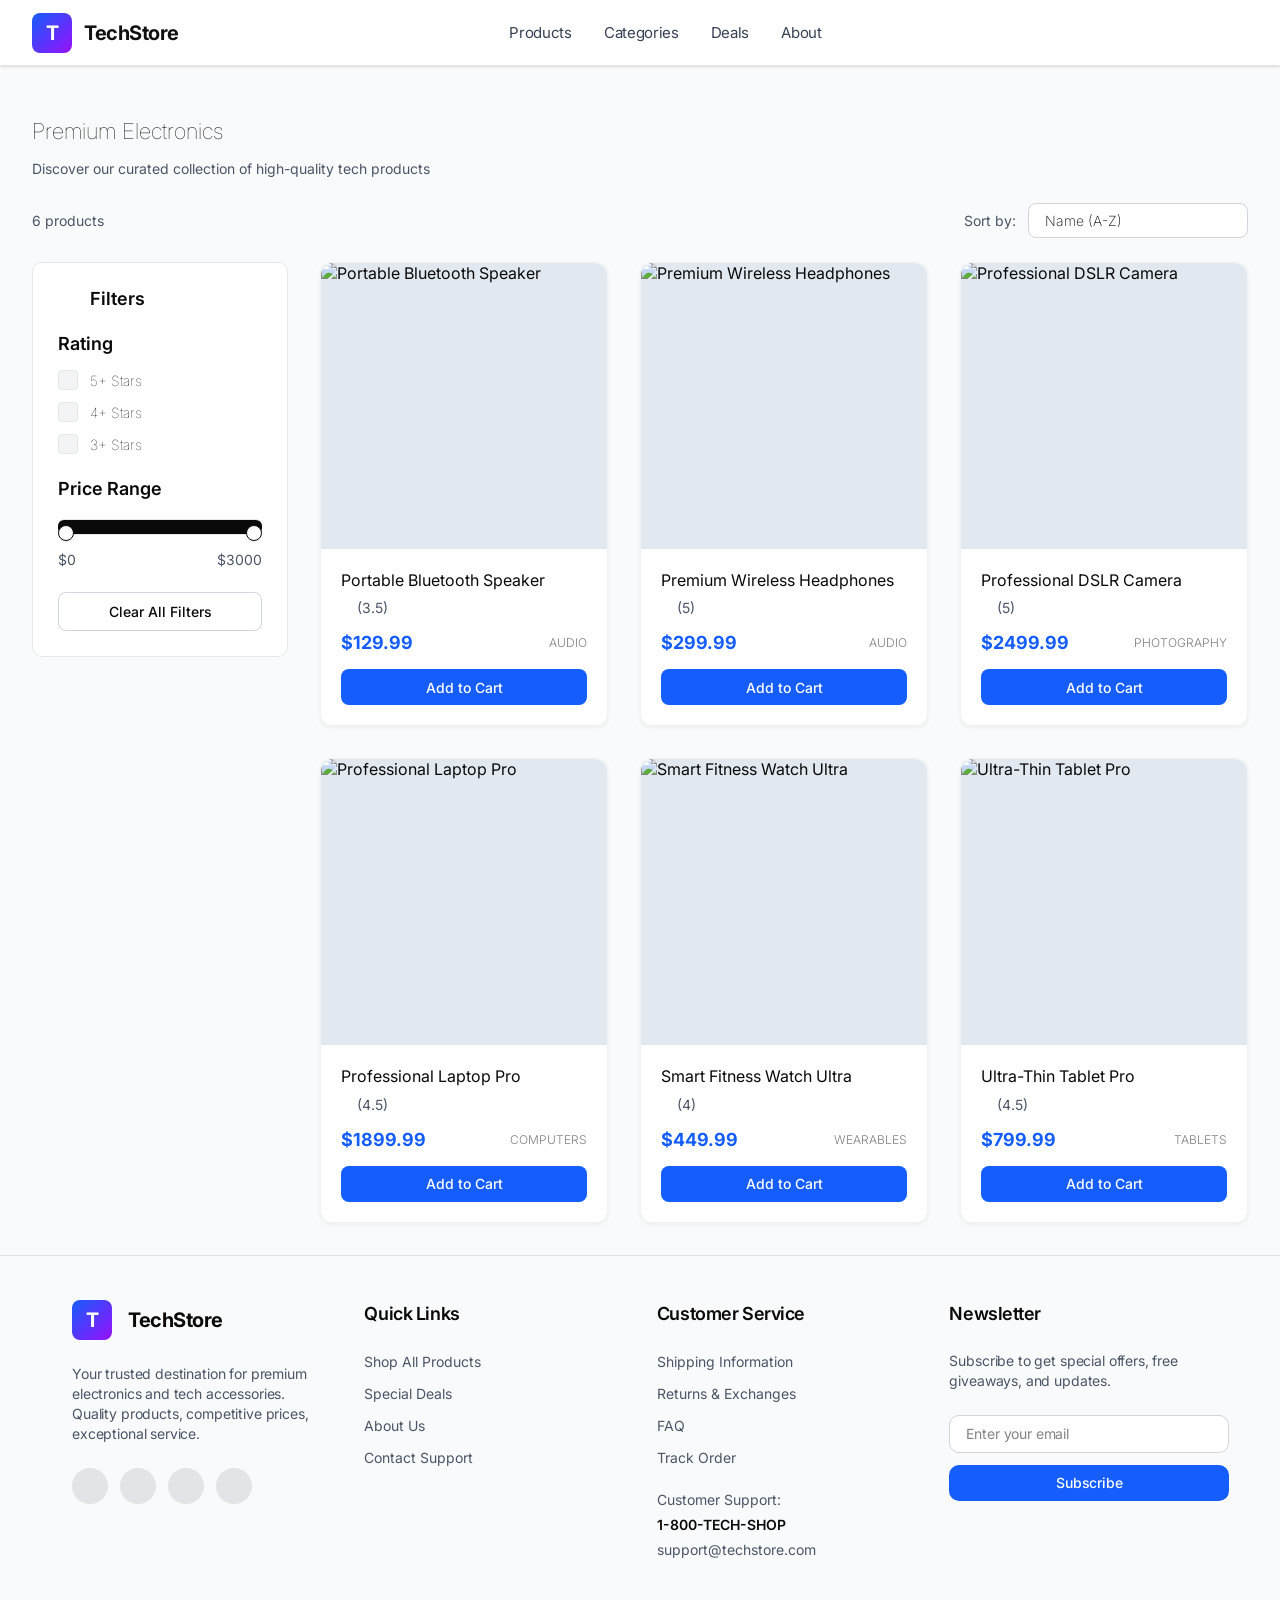
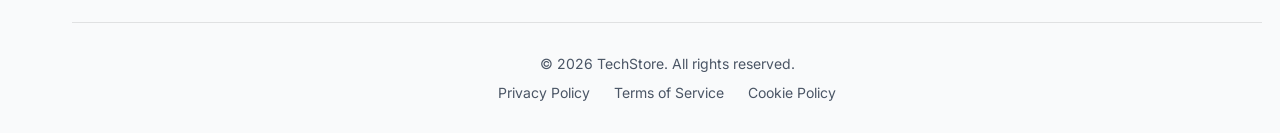
==== commit 2584a0a8: "refactor: remove mailto link from footer" ====
--- a/index.html
+++ b/index.html
@@ -182,7 +182,7 @@
                     <div class="footer_contact">
                         <span class="footer_label">Customer Support:</span>
                         <span class="footer_phone">1-800-TECH-SHOP</span>
-                        <a href="mailto:support@techstore.com" class="footer_email">support@techstore.com</a>
+                        <span class="footer_email">support@techstore.com</span>
                     </div>
                 </div>
 
